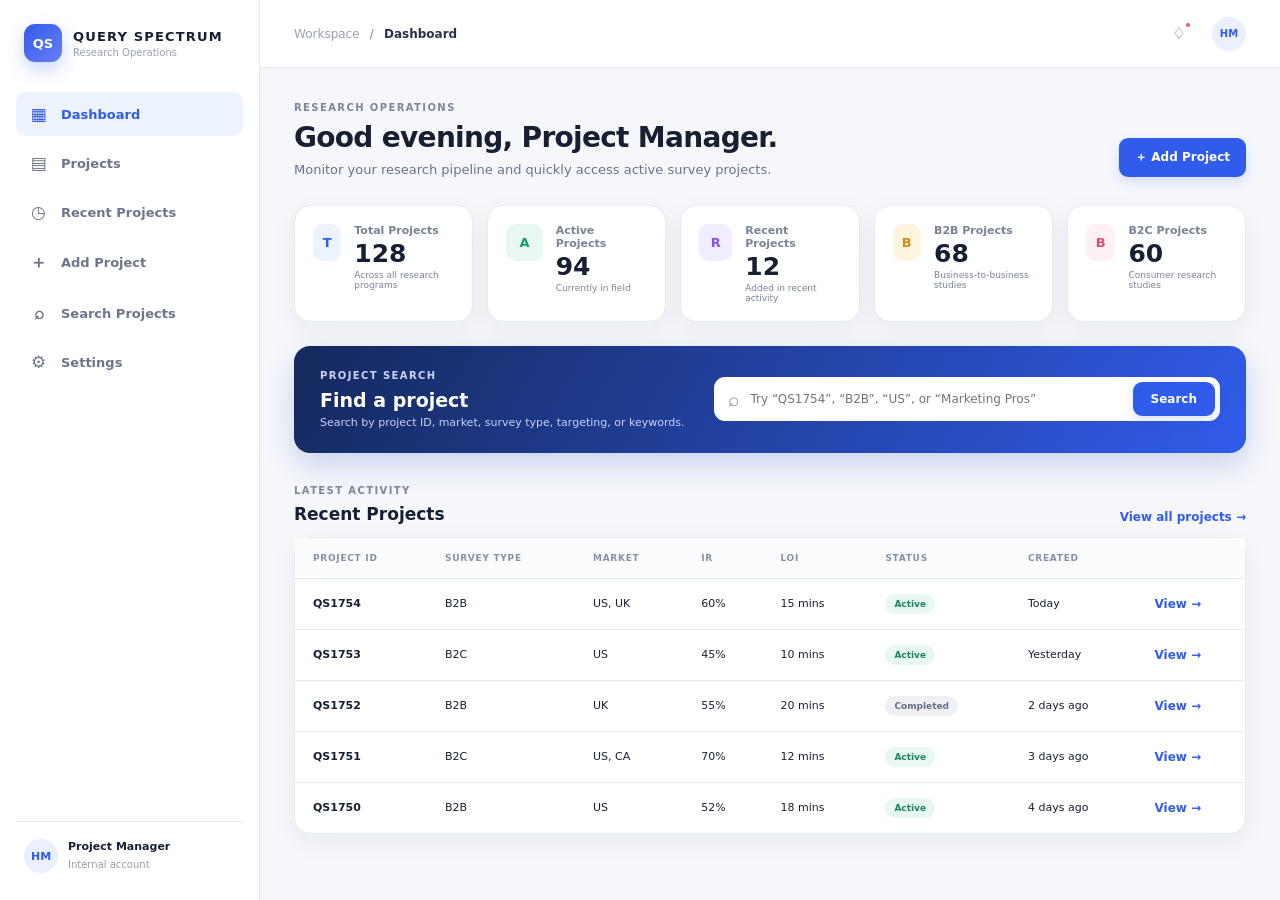
==== index.html @ ddae5e7c "added files" ====
<!DOCTYPE html>
<html lang="en">
<head>
  <meta charset="UTF-8">
  <meta name="viewport" content="width=device-width, initial-scale=1.0">
  <meta name="description" content="Query Spectrum research project dashboard">
  <title>Query Spectrum — Dashboard</title>
  <link rel="stylesheet" href="css/style.css">
</head>
<body>
  <div class="app-shell">
    <aside class="sidebar" id="sidebar">
      <div class="brand">
        <div class="brand-mark">QS</div>
        <div>
          <strong>QUERY SPECTRUM</strong>
          <span>Research Operations</span>
        </div>
      </div>
      <nav class="nav" aria-label="Main navigation">
        <a class="nav-item active" href="index.html"><span>▦</span> Dashboard</a>
        <a class="nav-item" href="projects.html"><span>▤</span> Projects</a>
        <a class="nav-item" href="projects.html?recent=1"><span>◷</span> Recent Projects</a>
        <a class="nav-item" href="add-project.html"><span>＋</span> Add Project</a>
        <a class="nav-item" href="projects.html?focus=search"><span>⌕</span> Search Projects</a>
        <a class="nav-item" href="#"><span>⚙</span> Settings</a>
      </nav>
      <div class="sidebar-footer">
        <div class="user-mini">
          <div class="avatar">HM</div>
          <div><strong>Project Manager</strong><span>Internal account</span></div>
        </div>
      </div>
    </aside>

    <main class="main">
      <header class="topbar">
        <button class="icon-btn menu-btn" id="menuBtn" aria-label="Open menu">☰</button>
        <div class="breadcrumb"><span>Workspace</span><b>/</b><strong>Dashboard</strong></div>
        <div class="top-actions">
          <button class="icon-btn" aria-label="Notifications">♢<i></i></button>
          <div class="top-avatar">HM</div>
        </div>
      </header>

      <div class="content">
        <section class="welcome">
          <div>
            <p class="eyebrow">RESEARCH OPERATIONS</p>
            <h1>Good evening, Project Manager.</h1>
            <p>Monitor your research pipeline and quickly access active survey projects.</p>
          </div>
          <a class="btn btn-primary" href="add-project.html">＋ Add Project</a>
        </section>

        <section class="stats-grid" id="statsGrid"></section>

        <section class="search-panel">
          <div>
            <p class="eyebrow">PROJECT SEARCH</p>
            <h2>Find a project</h2>
            <p>Search by project ID, market, survey type, targeting, or keywords.</p>
          </div>
          <form class="search-form" id="dashboardSearch">
            <span>⌕</span>
            <input id="searchInput" type="search" placeholder="Try “QS1754”, “B2B”, “US”, or “Marketing Pros”" autocomplete="off">
            <button class="btn btn-primary" type="submit">Search</button>
          </form>
        </section>

        <section class="section-head">
          <div>
            <p class="eyebrow">LATEST ACTIVITY</p>
            <h2>Recent Projects</h2>
          </div>
          <a class="text-link" href="projects.html">View all projects →</a>
        </section>

        <section class="table-card">
          <div class="table-wrap">
            <table>
              <thead><tr><th>Project ID</th><th>Survey Type</th><th>Market</th><th>IR</th><th>LOI</th><th>Status</th><th>Created</th><th></th></tr></thead>
              <tbody id="recentTable"></tbody>
            </table>
          </div>
        </section>
      </div>
    </main>
  </div>

  <div class="overlay" id="overlay"></div>
  <script src="js/data.js"></script>
  <script src="js/dashboard.js"></script>
</body>
</html>
---- css/style.css ----
:root{
--bg:#f5f7fb;--surface:#fff;--text:#172033;--muted:#68738a;--line:#e6eaf1;
--primary:#315bea;--primary-dark:#2447c5;--blue:#315bea;--green:#159a68;--amber:#d28a18;--violet:#805ad5;--rose:#d84e76;
--shadow:0 8px 28px rgba(20,32,56,.06);--radius:16px
}
*{box-sizing:border-box}html,body{margin:0;min-height:100%;font-family:Inter,ui-sans-serif,system-ui,-apple-system,BlinkMacSystemFont,"Segoe UI",sans-serif;background:var(--bg);color:var(--text)}
a{text-decoration:none;color:inherit}button,input,select,textarea{font:inherit}button{cursor:pointer}
.app-shell{min-height:100vh}.sidebar{position:fixed;z-index:30;inset:0 auto 0 0;width:260px;background:#fff;border-right:1px solid var(--line);display:flex;flex-direction:column;padding:24px 16px}
.brand{display:flex;align-items:center;gap:11px;padding:0 8px 30px}.brand-mark{width:38px;height:38px;border-radius:11px;background:linear-gradient(135deg,#315bea,#6a7ef5);color:#fff;display:grid;place-items:center;font-weight:800;font-size:13px;box-shadow:0 7px 18px rgba(49,91,234,.25)}.brand strong{display:block;font-size:13px;letter-spacing:.09em}.brand span{display:block;color:#98a1b2;font-size:10px;margin-top:3px}
.nav{display:grid;gap:5px}.nav-item{display:flex;align-items:center;gap:13px;padding:12px 13px;border-radius:10px;color:#6c768a;font-size:13px;font-weight:600;transition:.2s}.nav-item span{width:19px;text-align:center;font-size:17px}.nav-item:hover{background:#f2f5ff;color:var(--primary)}.nav-item.active{background:#edf2ff;color:var(--primary)}
.sidebar-footer{margin-top:auto;border-top:1px solid var(--line);padding:17px 8px 3px}.user-mini{display:flex;align-items:center;gap:10px}.avatar,.top-avatar{display:grid;place-items:center;border-radius:50%;background:#eaf0ff;color:#315bea;font-weight:800}.avatar{width:34px;height:34px;font-size:11px}.user-mini strong{font-size:11px;display:block}.user-mini span{font-size:10px;color:#929bad}
.main{margin-left:260px;min-height:100vh}.topbar{height:68px;background:#fff;border-bottom:1px solid var(--line);display:flex;align-items:center;padding:0 34px;gap:15px}.breadcrumb{font-size:12px;display:flex;align-items:center;gap:10px;color:#98a1b2}.breadcrumb strong{color:#283248}.breadcrumb a{color:#7b8497}.top-actions{margin-left:auto;display:flex;align-items:center;gap:16px}.icon-btn{border:0;background:transparent;color:#68738a;width:34px;height:34px;border-radius:9px;position:relative}.icon-btn:hover{background:#f3f5f9}.icon-btn i{width:6px;height:6px;background:#ee5b6c;border-radius:50%;position:absolute;right:5px;top:5px;border:1px solid #fff}.top-avatar{width:34px;height:34px;font-size:10px}.menu-btn{display:none}
.content{padding:34px;max-width:1500px;margin:auto}.content.narrow{max-width:1120px}.welcome,.page-head{display:flex;justify-content:space-between;align-items:flex-end;gap:24px;margin-bottom:28px}.eyebrow{font-size:10px;font-weight:800;letter-spacing:.14em;color:#7d8799;margin:0 0 8px}.welcome h1,.page-head h1{font-size:28px;line-height:1.2;margin:0 0 7px;letter-spacing:-.025em}.welcome p:not(.eyebrow),.page-head p:not(.eyebrow){margin:0;color:var(--muted);font-size:13px}
.btn{border:0;border-radius:9px;padding:11px 16px;font-size:12px;font-weight:750;display:inline-flex;align-items:center;justify-content:center;gap:7px;transition:.2s}.btn-primary{background:var(--primary);color:#fff;box-shadow:0 5px 12px rgba(49,91,234,.16)}.btn-primary:hover{background:var(--primary-dark);transform:translateY(-1px)}.btn-secondary{background:#f0f2f6;color:#4d576b}.text-link,.view-link{color:var(--primary);font-size:12px;font-weight:700;background:none;border:0}
.stats-grid{display:grid;grid-template-columns:repeat(5,1fr);gap:14px;margin-bottom:24px}.stat-card{background:var(--surface);border:1px solid var(--line);border-radius:var(--radius);padding:18px;display:flex;gap:13px;align-items:flex-start;box-shadow:var(--shadow)}.stat-icon{width:37px;height:37px;border-radius:10px;display:grid;place-items:center;font-weight:800;font-size:13px}.stat-icon.blue{background:#edf2ff;color:#315bea}.stat-icon.green{background:#e8f8f1;color:#159a68}.stat-icon.violet{background:#f1ecff;color:#805ad5}.stat-icon.amber{background:#fff5df;color:#d28a18}.stat-icon.rose{background:#fff0f4;color:#d84e76}.stat-card span,.stat-card small{display:block;color:#788398}.stat-card span{font-size:11px;font-weight:700}.stat-card strong{display:block;font-size:25px;margin:2px 0}.stat-card small{font-size:9px}
.search-panel{background:linear-gradient(120deg,#15295c,#315bea);border-radius:var(--radius);padding:24px 26px;display:flex;align-items:center;gap:30px;color:#fff;margin-bottom:32px;box-shadow:0 12px 30px rgba(37,72,180,.2)}.search-panel>div{min-width:260px}.search-panel .eyebrow,.search-panel p{color:#c9d4ff}.search-panel h2{margin:0 0 5px;font-size:19px}.search-panel p:last-child{font-size:11px;margin:0}.search-form{background:#fff;border-radius:11px;display:flex;align-items:center;padding:5px;flex:1}.search-form span{color:#7f899a;padding:0 9px;font-size:19px}.search-form input{border:0;outline:0;flex:1;min-width:0;font-size:12px;color:var(--text)}.search-form .btn{padding:10px 18px}
.section-head{display:flex;align-items:end;justify-content:space-between;margin:0 0 13px}.section-head h2{margin:0;font-size:17px}.table-card,.filter-card,.form-card,.detail-card{background:#fff;border:1px solid var(--line);border-radius:var(--radius);box-shadow:var(--shadow)}.table-wrap{overflow:auto}table{width:100%;border-collapse:collapse;min-width:760px}th,td{padding:15px 18px;text-align:left;border-bottom:1px solid var(--line);font-size:11px;white-space:nowrap}th{background:#fbfcfe;color:#8791a3;font-size:9px;text-transform:uppercase;letter-spacing:.08em}tr:last-child td{border-bottom:0}tbody tr:hover{background:#fafbfe}td strong{font-size:11px}
.status{display:inline-flex;align-items:center;padding:5px 9px;border-radius:99px;font-size:9px;font-weight:800}.status.active{background:#e8f8f1;color:#16875e}.status.completed{background:#eef0f5;color:#667084}.status.paused{background:#fff4dd;color:#a66c0b}
.filter-card{padding:13px;display:flex;gap:10px;margin-bottom:13px}.search-box{border:1px solid var(--line);border-radius:9px;display:flex;align-items:center;flex:1;min-width:220px}.search-box span{padding:0 11px;color:#8791a3}.search-box input,.filter-card select{border:0;outline:0;background:transparent;padding:10px;font-size:12px;color:#4d576b}.search-box input{flex:1}.filter-card select{border:1px solid var(--line);border-radius:9px;min-width:160px}.results-meta{display:flex;justify-content:space-between;align-items:center;margin:12px 3px;font-size:10px;color:#7f899a}
.empty-state{text-align:center;padding:55px 20px}.empty-icon{width:46px;height:46px;border-radius:14px;background:#edf2ff;color:var(--primary);display:grid;place-items:center;margin:0 auto 13px;font-size:22px}.empty-state h2,.empty-state h3{margin:0 0 6px}.empty-state p{color:var(--muted);font-size:12px;margin:0 0 18px}.hidden{display:none!important}
.form-card{padding:25px}.form-section{padding-bottom:25px;margin-bottom:25px;border-bottom:1px solid var(--line)}.form-section:last-of-type{border:0;margin-bottom:0}.form-section h2{font-size:15px;margin:0 0 18px}.form-grid{display:grid;grid-template-columns:repeat(2,1fr);gap:17px}label{font-size:11px;font-weight:750;color:#4d576b;display:grid;gap:7px}label input,label select,label textarea{border:1px solid #dfe4ed;border-radius:9px;padding:11px 12px;outline:none;color:var(--text);background:#fff;font-size:12px;resize:vertical}label input:focus,label select:focus,label textarea:focus{border-color:#8da5ff;box-shadow:0 0 0 3px #edf2ff}.full{grid-column:1/-1}.hint{font-size:9px;color:#9aa3b3;font-weight:500;margin-left:4px}.form-actions{display:flex;justify-content:flex-end;gap:10px;padding-top:4px}
.detail-grid{display:grid;grid-template-columns:1.2fr .8fr;gap:16px}.detail-card{padding:22px}.full-span{grid-column:1/-1}.card-title{display:flex;align-items:center;justify-content:space-between;margin-bottom:20px}.card-title h2{font-size:15px;margin:0}.muted{font-size:10px;color:#929bad}.detail-fields{display:grid;grid-template-columns:repeat(3,1fr);gap:18px}.detail-fields span{display:block;font-size:9px;text-transform:uppercase;letter-spacing:.08em;color:#9099aa;margin-bottom:5px}.detail-fields strong{font-size:12px}.chips{display:flex;flex-wrap:wrap;gap:8px}.chip{padding:8px 10px;background:#f2f5ff;color:#4962bb;border-radius:8px;font-size:10px;font-weight:700}.survey-list{display:grid;gap:10px}.survey-row{display:flex;align-items:center;justify-content:space-between;gap:15px;padding:14px;background:#f8f9fc;border:1px solid var(--line);border-radius:11px}.survey-row strong{display:block;font-size:11px;margin-bottom:4px}.survey-row span{display:block;color:#8a94a5;font-size:9px;max-width:700px;overflow:hidden;text-overflow:ellipsis;white-space:nowrap}
.overlay{display:none}.toast{position:fixed;z-index:100;right:25px;bottom:25px;background:#172033;color:#fff;padding:12px 16px;border-radius:10px;font-size:12px;opacity:0;transform:translateY(10px);transition:.25s;box-shadow:0 10px 25px rgba(0,0,0,.18)}.toast.show{opacity:1;transform:none}

@media(max-width:1150px){.stats-grid{grid-template-columns:repeat(3,1fr)}.search-panel{align-items:stretch;flex-direction:column;gap:17px}.search-panel>div{min-width:0}}
@media(max-width:900px){.sidebar{transform:translateX(-100%);transition:.25s;box-shadow:15px 0 40px rgba(20,32,56,.12)}.sidebar.open{transform:none}.main{margin-left:0}.menu-btn{display:block}.overlay.show{display:block;position:fixed;inset:0;background:rgba(15,25,45,.28);z-index:20}.topbar{padding:0 18px}.content{padding:25px 18px}.stats-grid{grid-template-columns:repeat(2,1fr)}}
@media(max-width:600px){.welcome,.page-head{align-items:flex-start;flex-direction:column}.welcome h1,.page-head h1{font-size:23px}.stats-grid{grid-template-columns:1fr}.stat-card{padding:15px}.filter-card{flex-direction:column}.filter-card select{width:100%}.form-grid{grid-template-columns:1fr}.full{grid-column:auto}.form-actions{flex-direction:column-reverse}.form-actions .btn{width:100%}.detail-grid{grid-template-columns:1fr}.full-span{grid-column:auto}.detail-fields{grid-template-columns:repeat(2,1fr)}.survey-row{align-items:flex-start;flex-direction:column}.survey-row .btn{width:100%}.survey-row span{max-width:100%}.topbar{height:60px}.breadcrumb span,.breadcrumb b{display:none}}
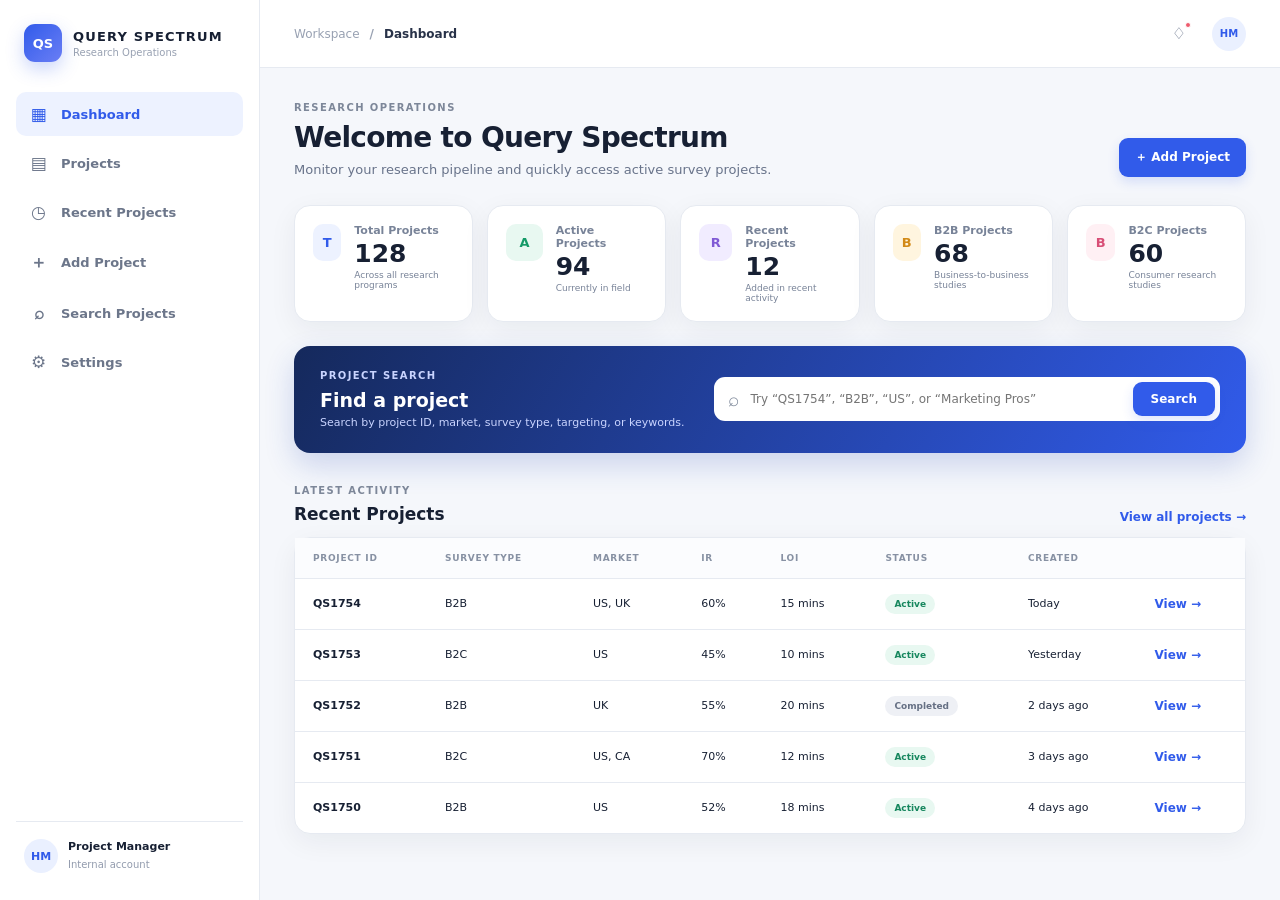
==== commit cb4e3c1a: "added files" ====
--- a/index.html
+++ b/index.html
@@ -47,7 +47,7 @@
         <section class="welcome">
           <div>
             <p class="eyebrow">RESEARCH OPERATIONS</p>
-            <h1>Good evening, Project Manager.</h1>
+            <h1>Welcome to Query Spectrum</h1>
             <p>Monitor your research pipeline and quickly access active survey projects.</p>
           </div>
           <a class="btn btn-primary" href="add-project.html">＋ Add Project</a>
